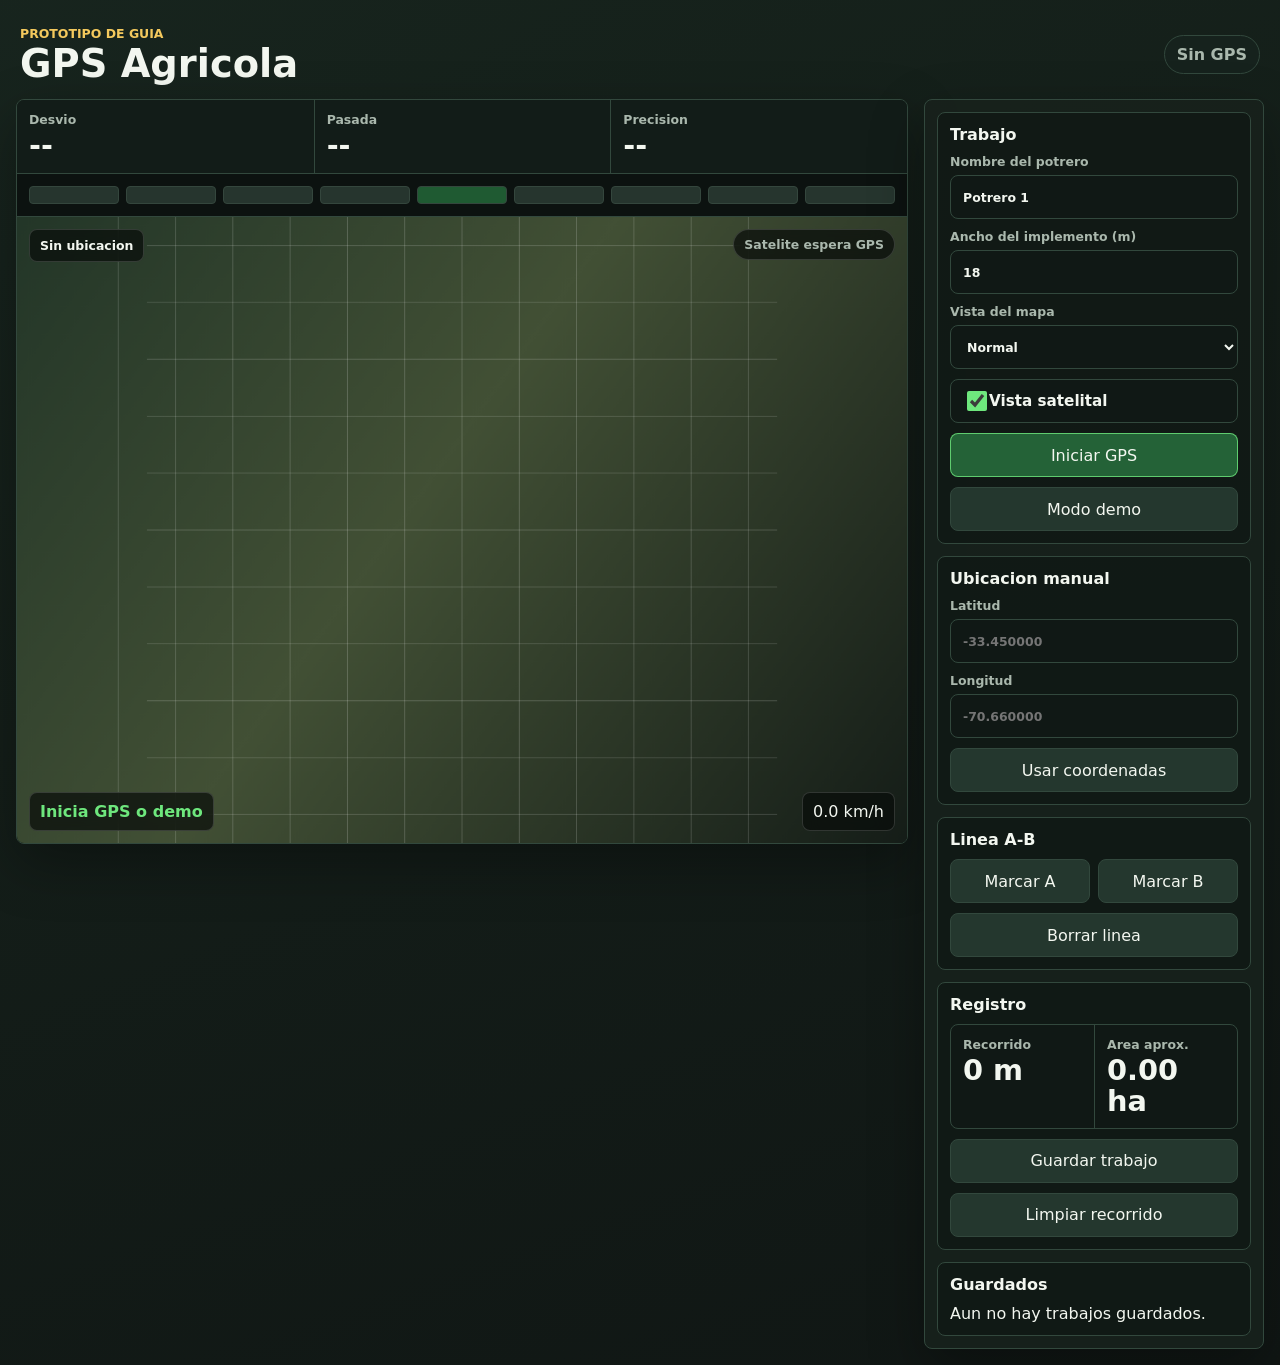
==== index.html @ fac20d1c "Add files via upload" ====
<!doctype html>
<html lang="es">
  <head>
    <meta charset="utf-8" />
    <meta name="viewport" content="width=device-width, initial-scale=1, viewport-fit=cover" />
    <meta name="theme-color" content="#17241d" />
    <title>Guia GPS Agricola</title>
    <link rel="manifest" href="manifest.webmanifest" />
    <link rel="stylesheet" href="styles.css?v=7" />
  </head>
  <body>
    <div class="app-shell">
      <header class="topbar">
        <div>
          <p class="eyebrow">Prototipo de guia</p>
          <h1>GPS Agricola</h1>
        </div>
        <div class="status-pill" id="gpsStatus">Sin GPS</div>
      </header>

      <main class="layout">
        <section class="guidance-panel" aria-label="Pantalla de guia">
          <div class="metric-strip">
            <div>
              <span>Desvio</span>
              <strong id="offsetValue">--</strong>
            </div>
            <div>
              <span>Pasada</span>
              <strong id="swathValue">--</strong>
            </div>
            <div>
              <span>Precision</span>
              <strong id="accuracyValue">--</strong>
            </div>
          </div>

          <div class="lightbar" id="lightbar" aria-label="Barra de direccion">
            <span></span><span></span><span></span><span></span><span class="center"></span><span></span><span></span><span></span><span></span>
          </div>

          <div class="canvas-wrap">
            <canvas id="fieldCanvas" width="1200" height="850"></canvas>
            <div class="map-badge" id="mapStatus">Satelite listo</div>
            <div class="canvas-hud">
              <strong id="steerHint">Marca punto A y B</strong>
              <span id="speedValue">0.0 km/h</span>
            </div>
            <div class="location-readout" id="locationReadout">Sin ubicacion</div>
          </div>
        </section>

        <aside class="controls">
          <section class="control-group">
            <h2>Trabajo</h2>
            <label>
              Nombre del potrero
              <input id="fieldName" type="text" value="Potrero 1" autocomplete="off" />
            </label>
            <label>
              Ancho del implemento (m)
              <input id="implementWidth" type="number" min="1" max="60" step="0.5" value="18" />
            </label>
            <label>
              Vista del mapa
              <select id="viewDistance">
                <option value="120">Cerca</option>
                <option value="220" selected>Normal</option>
                <option value="360">Amplia</option>
              </select>
            </label>
            <label class="toggle-row">
              <input id="satelliteToggle" type="checkbox" checked />
              <span>Vista satelital</span>
            </label>
            <button class="primary" id="startGpsBtn" type="button">Iniciar GPS</button>
            <button id="demoBtn" type="button">Modo demo</button>
          </section>

          <section class="control-group">
            <h2>Ubicacion manual</h2>
            <label>
              Latitud
              <input id="manualLat" type="number" step="0.000001" placeholder="-33.450000" />
            </label>
            <label>
              Longitud
              <input id="manualLon" type="number" step="0.000001" placeholder="-70.660000" />
            </label>
            <button id="manualLocationBtn" type="button">Usar coordenadas</button>
          </section>

          <section class="control-group">
            <h2>Linea A-B</h2>
            <div class="button-grid">
              <button id="markABtn" type="button">Marcar A</button>
              <button id="markBBtn" type="button">Marcar B</button>
            </div>
            <button id="resetLineBtn" type="button">Borrar linea</button>
          </section>

          <section class="control-group">
            <h2>Registro</h2>
            <div class="stats-grid">
              <div><span>Recorrido</span><strong id="distanceValue">0 m</strong></div>
              <div><span>Area aprox.</span><strong id="areaValue">0.00 ha</strong></div>
            </div>
            <button id="saveJobBtn" type="button">Guardar trabajo</button>
            <button id="clearTrackBtn" type="button">Limpiar recorrido</button>
          </section>

          <section class="control-group history-group">
            <h2>Guardados</h2>
            <div id="historyList" class="history-list"></div>
          </section>
        </aside>
      </main>
    </div>

    <script src="app.js?v=7" defer></script>
  </body>
</html>
---- styles.css ----
:root {
  color-scheme: dark;
  --bg: #101614;
  --panel: #17211c;
  --panel-2: #203029;
  --line: #32483d;
  --text: #f3f7f0;
  --muted: #aab8ad;
  --green: #6ee77d;
  --amber: #f4c95d;
  --red: #ff6b5e;
  --blue: #71b8ff;
  --soil: #584532;
  --shadow: 0 20px 55px rgba(0, 0, 0, 0.32);
  font-family: Inter, ui-sans-serif, system-ui, -apple-system, BlinkMacSystemFont, "Segoe UI", sans-serif;
}

* {
  box-sizing: border-box;
}

html,
body {
  min-height: 100%;
}

body {
  margin: 0;
  background:
    linear-gradient(160deg, rgba(23, 36, 29, 0.96), rgba(16, 22, 20, 0.98)),
    radial-gradient(circle at top left, rgba(113, 184, 255, 0.12), transparent 34%),
    var(--bg);
  color: var(--text);
}

button,
input,
select {
  font: inherit;
}

button {
  min-height: 44px;
  border: 1px solid var(--line);
  border-radius: 8px;
  background: #24372e;
  color: var(--text);
  cursor: pointer;
  transition: transform 0.15s ease, border-color 0.15s ease, background 0.15s ease;
}

button:active {
  transform: translateY(1px);
}

button:hover {
  border-color: #6c8a78;
  background: #2c4338;
}

button.primary {
  border-color: rgba(110, 231, 125, 0.8);
  background: #246237;
}

input,
select {
  width: 100%;
  min-height: 44px;
  border: 1px solid var(--line);
  border-radius: 8px;
  background: #101815;
  color: var(--text);
  padding: 0 12px;
}

input[type="checkbox"] {
  width: 20px;
  min-height: 20px;
  accent-color: var(--green);
}

.app-shell {
  width: min(1440px, 100%);
  margin: 0 auto;
  padding: 16px;
}

.topbar {
  display: flex;
  align-items: center;
  justify-content: space-between;
  gap: 16px;
  padding: 10px 4px 16px;
}

.eyebrow {
  margin: 0 0 4px;
  color: var(--amber);
  font-size: 0.78rem;
  font-weight: 800;
  text-transform: uppercase;
  letter-spacing: 0;
}

h1,
h2,
p {
  margin: 0;
}

h1 {
  font-size: clamp(1.55rem, 3vw, 2.4rem);
  line-height: 1;
}

h2 {
  font-size: 1rem;
}

.status-pill {
  flex: 0 0 auto;
  border: 1px solid var(--line);
  border-radius: 999px;
  background: #16221d;
  color: var(--muted);
  padding: 9px 12px;
  font-weight: 800;
  white-space: nowrap;
}

.status-pill.live {
  border-color: rgba(110, 231, 125, 0.7);
  color: var(--green);
}

.status-pill.demo {
  border-color: rgba(244, 201, 93, 0.75);
  color: var(--amber);
}

.layout {
  display: grid;
  grid-template-columns: minmax(0, 1fr) 340px;
  gap: 16px;
  align-items: start;
}

.guidance-panel,
.controls {
  border: 1px solid var(--line);
  border-radius: 8px;
  background: rgba(23, 33, 28, 0.92);
  box-shadow: var(--shadow);
}

.guidance-panel {
  overflow: hidden;
}

.metric-strip {
  display: grid;
  grid-template-columns: repeat(3, 1fr);
  border-bottom: 1px solid var(--line);
  background: #121c18;
}

.metric-strip div,
.stats-grid div {
  padding: 12px;
  min-width: 0;
}

.metric-strip div + div,
.stats-grid div + div {
  border-left: 1px solid var(--line);
}

.metric-strip span,
.stats-grid span,
label {
  display: block;
  color: var(--muted);
  font-size: 0.78rem;
  font-weight: 700;
}

.metric-strip strong,
.stats-grid strong {
  display: block;
  margin-top: 3px;
  font-size: clamp(1.1rem, 2.5vw, 1.8rem);
  line-height: 1.05;
  overflow-wrap: anywhere;
}

.lightbar {
  display: grid;
  grid-template-columns: repeat(9, 1fr);
  gap: 7px;
  padding: 12px;
  background: #0c1210;
  border-bottom: 1px solid var(--line);
}

.lightbar span {
  height: 18px;
  border-radius: 4px;
  background: #26352e;
  border: 1px solid #34463d;
}

.lightbar span.active {
  background: var(--amber);
  border-color: #ffe08a;
}

.lightbar span.center {
  background: #1f5a32;
}

.lightbar span.center.active {
  background: var(--green);
  border-color: #c5ffd0;
}

.canvas-wrap {
  position: relative;
  min-height: 420px;
  aspect-ratio: 1.42 / 1;
  background: linear-gradient(180deg, #233628, #151d18);
}

canvas {
  display: block;
  width: 100%;
  height: 100%;
}

.canvas-hud {
  position: absolute;
  left: 12px;
  right: 12px;
  bottom: 12px;
  display: flex;
  justify-content: space-between;
  align-items: center;
  gap: 10px;
  pointer-events: none;
}

.location-readout {
  position: absolute;
  left: 12px;
  top: 12px;
  max-width: min(420px, calc(100% - 160px));
  border: 1px solid rgba(255, 255, 255, 0.15);
  border-radius: 8px;
  background: rgba(9, 13, 11, 0.72);
  color: var(--text);
  padding: 8px 10px;
  font-size: 0.78rem;
  font-weight: 800;
  backdrop-filter: blur(10px);
  pointer-events: none;
}

.map-badge {
  position: absolute;
  top: 12px;
  right: 12px;
  border: 1px solid rgba(255, 255, 255, 0.15);
  border-radius: 999px;
  background: rgba(9, 13, 11, 0.72);
  color: var(--muted);
  padding: 7px 10px;
  font-size: 0.78rem;
  font-weight: 800;
  backdrop-filter: blur(10px);
  pointer-events: none;
}

.canvas-hud strong,
.canvas-hud span {
  border: 1px solid rgba(255, 255, 255, 0.15);
  border-radius: 8px;
  background: rgba(9, 13, 11, 0.72);
  padding: 9px 10px;
  backdrop-filter: blur(10px);
}

.canvas-hud strong {
  color: var(--green);
  overflow-wrap: anywhere;
}

.controls {
  display: grid;
  gap: 12px;
  padding: 12px;
}

.control-group {
  display: grid;
  gap: 10px;
  padding: 12px;
  border: 1px solid var(--line);
  border-radius: 8px;
  background: rgba(11, 17, 14, 0.45);
}

label {
  display: grid;
  gap: 6px;
}

.toggle-row {
  min-height: 44px;
  grid-template-columns: 20px 1fr;
  align-items: center;
  border: 1px solid var(--line);
  border-radius: 8px;
  background: #101815;
  padding: 0 12px;
}

.toggle-row span {
  color: var(--text);
  font-size: 0.95rem;
}

.button-grid,
.stats-grid {
  display: grid;
  grid-template-columns: repeat(2, minmax(0, 1fr));
  gap: 8px;
}

.stats-grid {
  gap: 0;
  overflow: hidden;
  border: 1px solid var(--line);
  border-radius: 8px;
  background: #101815;
}

.history-list {
  display: grid;
  gap: 8px;
  max-height: 180px;
  overflow: auto;
}

.history-item {
  padding: 10px;
  border: 1px solid var(--line);
  border-radius: 8px;
  background: #111a16;
}

.history-item strong {
  display: block;
  margin-bottom: 4px;
}

.history-item span {
  color: var(--muted);
  font-size: 0.8rem;
}

@media (max-width: 980px) {
  .layout {
    grid-template-columns: 1fr;
  }

  .controls {
    grid-template-columns: repeat(2, minmax(0, 1fr));
  }

  .history-group {
    grid-column: 1 / -1;
  }
}

@media (max-width: 640px) {
  .app-shell {
    padding: 10px;
  }

  .topbar {
    align-items: flex-start;
  }

  .layout,
  .controls {
    gap: 10px;
  }

  .controls {
    grid-template-columns: 1fr;
  }

  .metric-strip {
    grid-template-columns: 1fr 1fr;
  }

  .metric-strip div:first-child {
    grid-column: 1 / -1;
  }

  .metric-strip div:nth-child(2) {
    border-left: 0;
  }

  .canvas-wrap {
    min-height: 360px;
    aspect-ratio: 0.8 / 1;
  }

  .canvas-hud {
    align-items: stretch;
    flex-direction: column;
  }
}
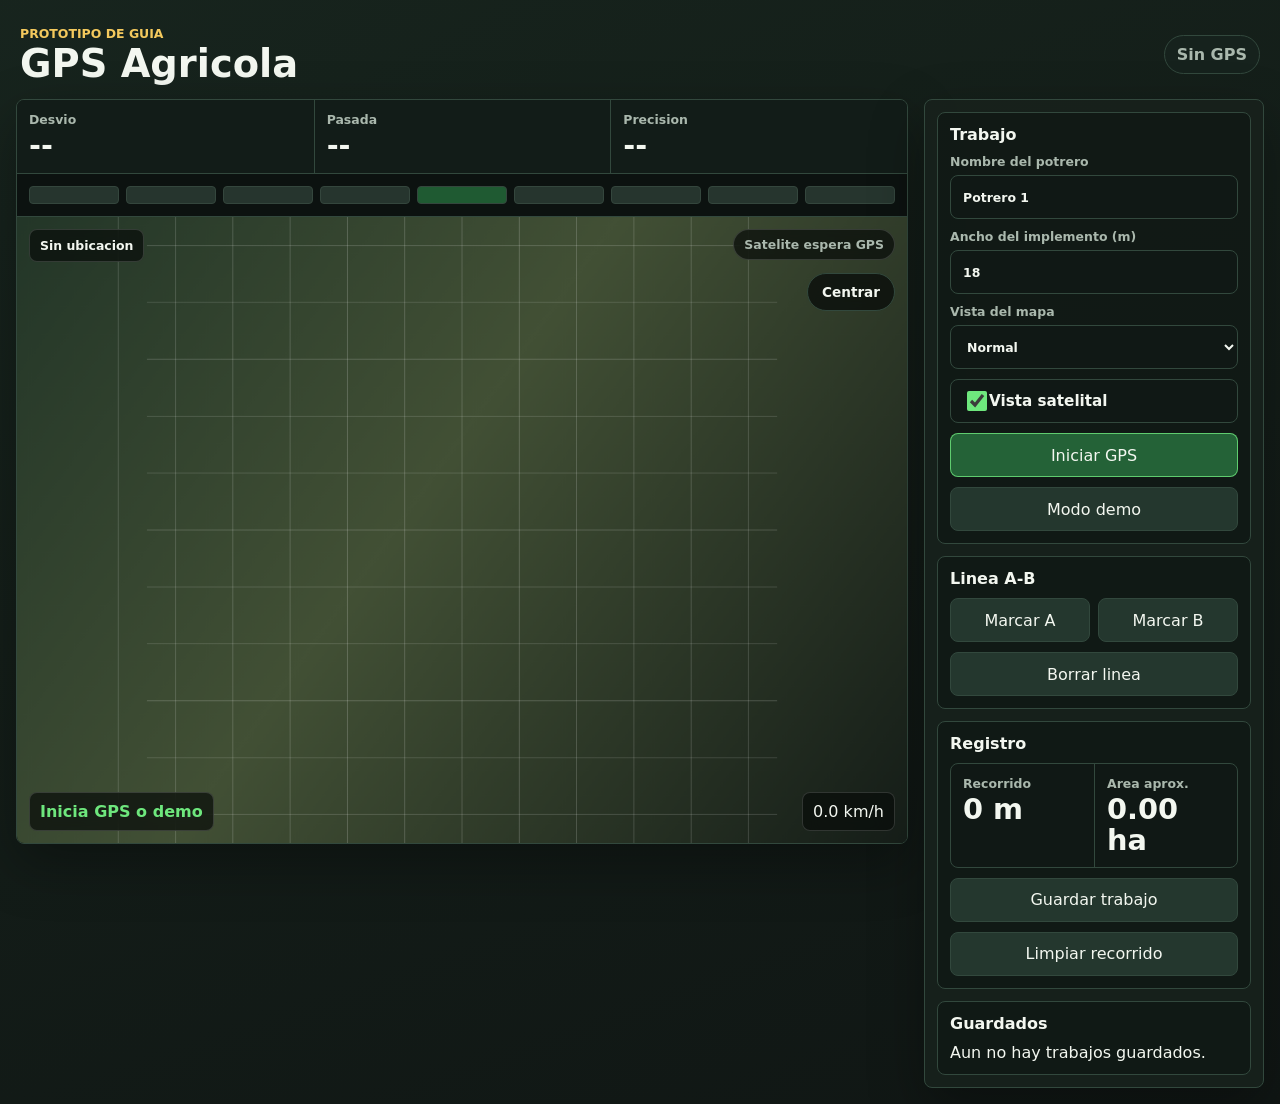
==== commit b27eeace: "Add files via upload" ====
--- a/index.html
+++ b/index.html
@@ -1,4 +1,4 @@
-<!doctype html>
+﻿<!doctype html>
 <html lang="es">
   <head>
     <meta charset="utf-8" />
@@ -6,7 +6,7 @@
     <meta name="theme-color" content="#17241d" />
     <title>Guia GPS Agricola</title>
     <link rel="manifest" href="manifest.webmanifest" />
-    <link rel="stylesheet" href="styles.css?v=7" />
+    <link rel="stylesheet" href="styles.css?v=10" />
   </head>
   <body>
     <div class="app-shell">
@@ -47,6 +47,7 @@
               <span id="speedValue">0.0 km/h</span>
             </div>
             <div class="location-readout" id="locationReadout">Sin ubicacion</div>
+            <button class="recenter-btn" id="recenterBtn" type="button">Centrar</button>
           </div>
         </section>
 
@@ -78,19 +79,6 @@
           </section>
 
           <section class="control-group">
-            <h2>Ubicacion manual</h2>
-            <label>
-              Latitud
-              <input id="manualLat" type="number" step="0.000001" placeholder="-33.450000" />
-            </label>
-            <label>
-              Longitud
-              <input id="manualLon" type="number" step="0.000001" placeholder="-70.660000" />
-            </label>
-            <button id="manualLocationBtn" type="button">Usar coordenadas</button>
-          </section>
-
-          <section class="control-group">
             <h2>Linea A-B</h2>
             <div class="button-grid">
               <button id="markABtn" type="button">Marcar A</button>
@@ -117,6 +105,7 @@
       </main>
     </div>
 
-    <script src="app.js?v=7" defer></script>
+    <script src="app.js?v=10" defer></script>
   </body>
 </html>
+
--- a/styles.css
+++ b/styles.css
@@ -1,4 +1,4 @@
-:root {
+﻿:root {
   color-scheme: dark;
   --bg: #101614;
   --panel: #17211c;
@@ -280,6 +280,19 @@
   pointer-events: none;
 }
 
+.recenter-btn {
+  position: absolute;
+  right: 12px;
+  top: 56px;
+  min-height: 38px;
+  border-radius: 999px;
+  background: rgba(9, 13, 11, 0.78);
+  padding: 0 14px;
+  font-size: 0.85rem;
+  font-weight: 900;
+  backdrop-filter: blur(10px);
+}
+
 .canvas-hud strong,
 .canvas-hud span {
   border: 1px solid rgba(255, 255, 255, 0.15);
@@ -367,7 +380,7 @@
   color: var(--muted);
   font-size: 0.8rem;
 }
-
+`n
 @media (max-width: 980px) {
   .layout {
     grid-template-columns: 1fr;
@@ -422,3 +435,4 @@
     flex-direction: column;
   }
 }
+
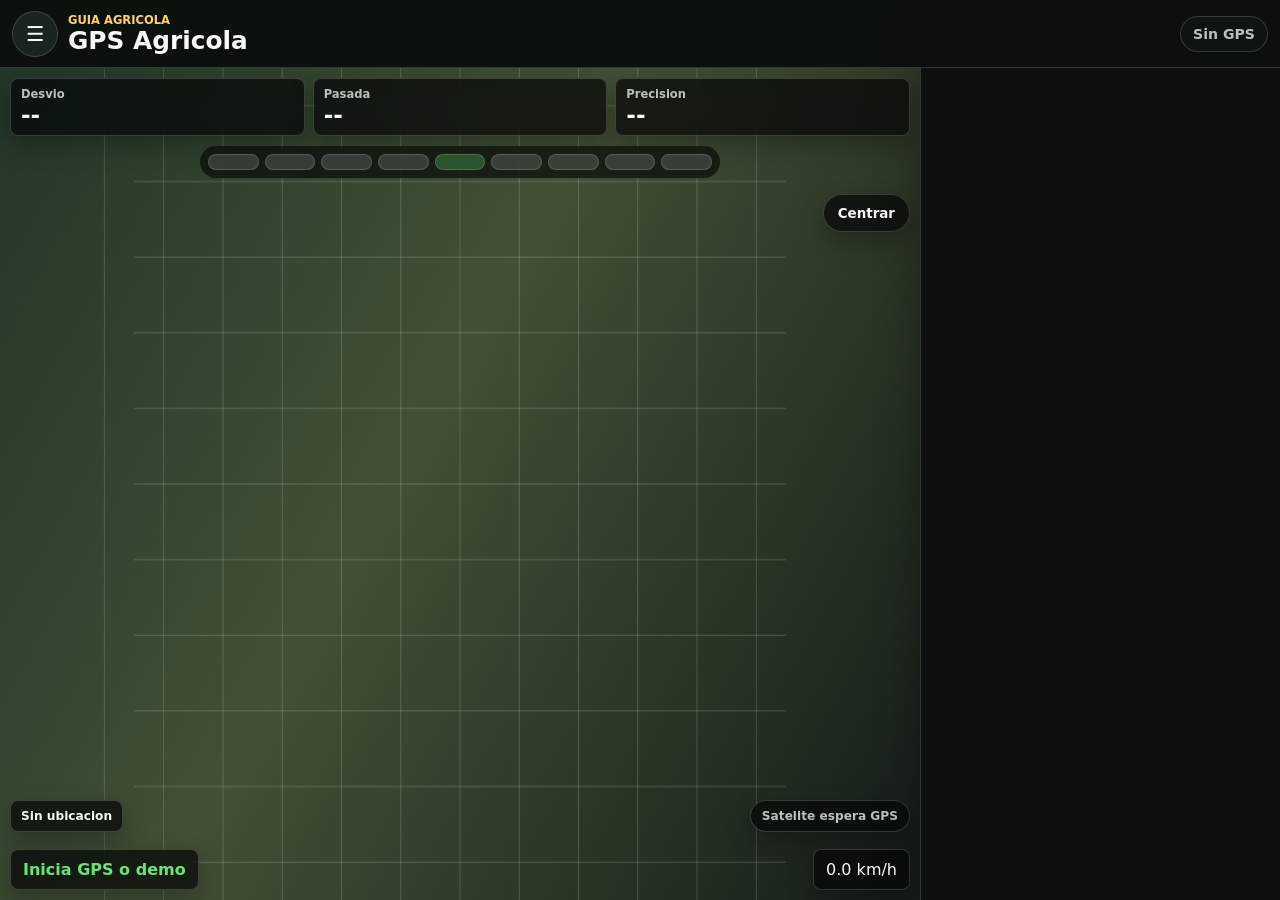
==== commit 7a670328: "Add files via upload" ====
--- a/index.html
+++ b/index.html
@@ -3,67 +3,76 @@
   <head>
     <meta charset="utf-8" />
     <meta name="viewport" content="width=device-width, initial-scale=1, viewport-fit=cover" />
-    <meta name="theme-color" content="#17241d" />
+    <meta name="theme-color" content="#101411" />
     <title>Guia GPS Agricola</title>
     <link rel="manifest" href="manifest.webmanifest" />
-    <link rel="stylesheet" href="styles.css?v=10" />
+    <link rel="stylesheet" href="styles.css?v=14" />
   </head>
   <body>
     <div class="app-shell">
       <header class="topbar">
+        <button class="icon-button" type="button" aria-label="Menu">☰</button>
         <div>
-          <p class="eyebrow">Prototipo de guia</p>
+          <p class="eyebrow">Guia agricola</p>
           <h1>GPS Agricola</h1>
         </div>
         <div class="status-pill" id="gpsStatus">Sin GPS</div>
       </header>
 
-      <main class="layout">
+      <main class="navigator">
         <section class="guidance-panel" aria-label="Pantalla de guia">
-          <div class="metric-strip">
-            <div>
-              <span>Desvio</span>
-              <strong id="offsetValue">--</strong>
-            </div>
-            <div>
-              <span>Pasada</span>
-              <strong id="swathValue">--</strong>
-            </div>
-            <div>
-              <span>Precision</span>
-              <strong id="accuracyValue">--</strong>
-            </div>
-          </div>
-
-          <div class="lightbar" id="lightbar" aria-label="Barra de direccion">
-            <span></span><span></span><span></span><span></span><span class="center"></span><span></span><span></span><span></span><span></span>
-          </div>
-
           <div class="canvas-wrap">
             <canvas id="fieldCanvas" width="1200" height="850"></canvas>
+
             <div class="map-badge" id="mapStatus">Satelite listo</div>
+            <button class="recenter-btn" id="recenterBtn" type="button">Centrar</button>
+            <div class="location-readout" id="locationReadout">Sin ubicacion</div>
+
+            <div class="floating-metrics">
+              <div>
+                <span>Desvio</span>
+                <strong id="offsetValue">--</strong>
+              </div>
+              <div>
+                <span>Pasada</span>
+                <strong id="swathValue">--</strong>
+              </div>
+              <div>
+                <span>Precision</span>
+                <strong id="accuracyValue">--</strong>
+              </div>
+            </div>
+
+            <div class="lightbar" id="lightbar" aria-label="Barra de direccion">
+              <span></span><span></span><span></span><span></span><span class="center"></span><span></span><span></span><span></span><span></span>
+            </div>
+
             <div class="canvas-hud">
               <strong id="steerHint">Marca punto A y B</strong>
               <span id="speedValue">0.0 km/h</span>
             </div>
-            <div class="location-readout" id="locationReadout">Sin ubicacion</div>
-            <button class="recenter-btn" id="recenterBtn" type="button">Centrar</button>
           </div>
         </section>
 
         <aside class="controls">
-          <section class="control-group">
-            <h2>Trabajo</h2>
+          <section class="control-group primary-actions">
+            <button class="primary" id="startGpsBtn" type="button">Iniciar GPS</button>
+            <button id="demoBtn" type="button">Demo</button>
+            <button id="markABtn" type="button">A</button>
+            <button id="markBBtn" type="button">B</button>
+          </section>
+
+          <section class="control-group compact-settings">
             <label>
-              Nombre del potrero
+              Potrero
               <input id="fieldName" type="text" value="Potrero 1" autocomplete="off" />
             </label>
             <label>
-              Ancho del implemento (m)
+              Ancho (m)
               <input id="implementWidth" type="number" min="1" max="60" step="0.5" value="18" />
             </label>
             <label>
-              Vista del mapa
+              Vista
               <select id="viewDistance">
                 <option value="120">Cerca</option>
                 <option value="220" selected>Normal</option>
@@ -72,40 +81,29 @@
             </label>
             <label class="toggle-row">
               <input id="satelliteToggle" type="checkbox" checked />
-              <span>Vista satelital</span>
+              <span>Satelite</span>
             </label>
-            <button class="primary" id="startGpsBtn" type="button">Iniciar GPS</button>
-            <button id="demoBtn" type="button">Modo demo</button>
           </section>
 
-          <section class="control-group">
-            <h2>Linea A-B</h2>
-            <div class="button-grid">
-              <button id="markABtn" type="button">Marcar A</button>
-              <button id="markBBtn" type="button">Marcar B</button>
-            </div>
+          <section class="control-group secondary-actions">
             <button id="resetLineBtn" type="button">Borrar linea</button>
+            <button id="saveJobBtn" type="button">Guardar</button>
+            <button id="clearTrackBtn" type="button">Limpiar</button>
           </section>
 
-          <section class="control-group">
-            <h2>Registro</h2>
+          <section class="control-group stats-drawer">
             <div class="stats-grid">
               <div><span>Recorrido</span><strong id="distanceValue">0 m</strong></div>
               <div><span>Area aprox.</span><strong id="areaValue">0.00 ha</strong></div>
             </div>
-            <button id="saveJobBtn" type="button">Guardar trabajo</button>
-            <button id="clearTrackBtn" type="button">Limpiar recorrido</button>
-          </section>
-
-          <section class="control-group history-group">
-            <h2>Guardados</h2>
             <div id="historyList" class="history-list"></div>
           </section>
         </aside>
       </main>
     </div>
 
-    <script src="app.js?v=10" defer></script>
+    <script src="app.js?v=14" defer></script>
   </body>
-</html>
+</html>
 
+
--- a/styles.css
+++ b/styles.css
@@ -1,17 +1,17 @@
 ﻿:root {
   color-scheme: dark;
-  --bg: #101614;
-  --panel: #17211c;
-  --panel-2: #203029;
-  --line: #32483d;
-  --text: #f3f7f0;
-  --muted: #aab8ad;
-  --green: #6ee77d;
-  --amber: #f4c95d;
+  --bg: #111511;
+  --panel: rgba(15, 20, 16, 0.88);
+  --panel-solid: #151d17;
+  --line: rgba(220, 235, 219, 0.18);
+  --text: #f8faf5;
+  --muted: #b8c4ba;
+  --green: #67e37a;
+  --green-deep: #1f6f38;
+  --amber: #ffd35a;
   --red: #ff6b5e;
-  --blue: #71b8ff;
-  --soil: #584532;
-  --shadow: 0 20px 55px rgba(0, 0, 0, 0.32);
+  --blue: #72b7ff;
+  --shadow: 0 18px 48px rgba(0, 0, 0, 0.36);
   font-family: Inter, ui-sans-serif, system-ui, -apple-system, BlinkMacSystemFont, "Segoe UI", sans-serif;
 }
 
@@ -26,10 +26,8 @@
 
 body {
   margin: 0;
-  background:
-    linear-gradient(160deg, rgba(23, 36, 29, 0.96), rgba(16, 22, 20, 0.98)),
-    radial-gradient(circle at top left, rgba(113, 184, 255, 0.12), transparent 34%),
-    var(--bg);
+  overflow-x: hidden;
+  background: #0c100d;
   color: var(--text);
 }
 
@@ -40,38 +38,34 @@
 }
 
 button {
-  min-height: 44px;
+  min-height: 46px;
   border: 1px solid var(--line);
   border-radius: 8px;
-  background: #24372e;
+  background: rgba(26, 38, 31, 0.94);
   color: var(--text);
   cursor: pointer;
-  transition: transform 0.15s ease, border-color 0.15s ease, background 0.15s ease;
+  font-weight: 850;
 }
 
 button:active {
   transform: translateY(1px);
 }
 
-button:hover {
-  border-color: #6c8a78;
-  background: #2c4338;
-}
-
 button.primary {
-  border-color: rgba(110, 231, 125, 0.8);
-  background: #246237;
+  border-color: rgba(103, 227, 122, 0.8);
+  background: linear-gradient(180deg, #2c8d45, #206d36);
 }
 
 input,
 select {
   width: 100%;
-  min-height: 44px;
+  min-height: 42px;
   border: 1px solid var(--line);
   border-radius: 8px;
-  background: #101815;
+  background: rgba(7, 11, 8, 0.86);
   color: var(--text);
-  padding: 0 12px;
+  padding: 0 11px;
+  font-weight: 800;
 }
 
 input[type="checkbox"] {
@@ -81,225 +75,242 @@
 }
 
 .app-shell {
-  width: min(1440px, 100%);
-  margin: 0 auto;
-  padding: 16px;
+  min-height: 100svh;
+  display: grid;
+  grid-template-rows: auto 1fr;
+  background: #0b100c;
 }
 
 .topbar {
-  display: flex;
+  position: sticky;
+  top: 0;
+  z-index: 20;
+  display: grid;
+  grid-template-columns: 46px 1fr auto;
   align-items: center;
-  justify-content: space-between;
-  gap: 16px;
-  padding: 10px 4px 16px;
-}
-
-.eyebrow {
-  margin: 0 0 4px;
-  color: var(--amber);
-  font-size: 0.78rem;
-  font-weight: 800;
-  text-transform: uppercase;
-  letter-spacing: 0;
-}
-
+  gap: 10px;
+  min-height: 68px;
+  padding: max(10px, env(safe-area-inset-top)) 12px 10px;
+  border-bottom: 1px solid var(--line);
+  background: rgba(12, 17, 13, 0.94);
+  backdrop-filter: blur(14px);
+}
+
+.icon-button {
+  width: 46px;
+  min-height: 46px;
+  border-radius: 999px;
+  font-size: 1.28rem;
+}
+
+.eyebrow,
 h1,
 h2,
 p {
   margin: 0;
 }
 
+.eyebrow {
+  color: var(--amber);
+  font-size: 0.72rem;
+  font-weight: 900;
+  letter-spacing: 0;
+  text-transform: uppercase;
+}
+
 h1 {
-  font-size: clamp(1.55rem, 3vw, 2.4rem);
+  margin-top: 2px;
+  font-size: clamp(1.15rem, 3vw, 1.55rem);
   line-height: 1;
 }
 
-h2 {
-  font-size: 1rem;
-}
-
 .status-pill {
-  flex: 0 0 auto;
   border: 1px solid var(--line);
   border-radius: 999px;
-  background: #16221d;
+  background: rgba(15, 23, 18, 0.9);
   color: var(--muted);
   padding: 9px 12px;
-  font-weight: 800;
+  font-size: 0.88rem;
+  font-weight: 900;
   white-space: nowrap;
 }
 
 .status-pill.live {
-  border-color: rgba(110, 231, 125, 0.7);
+  border-color: rgba(103, 227, 122, 0.72);
   color: var(--green);
 }
 
 .status-pill.demo {
-  border-color: rgba(244, 201, 93, 0.75);
+  border-color: rgba(255, 211, 90, 0.72);
   color: var(--amber);
 }
 
-.layout {
-  display: grid;
-  grid-template-columns: minmax(0, 1fr) 340px;
-  gap: 16px;
-  align-items: start;
-}
-
-.guidance-panel,
-.controls {
-  border: 1px solid var(--line);
-  border-radius: 8px;
-  background: rgba(23, 33, 28, 0.92);
-  box-shadow: var(--shadow);
+.navigator {
+  position: relative;
+  min-height: calc(100svh - 68px);
+  display: grid;
+  grid-template-rows: 1fr auto;
 }
 
 .guidance-panel {
+  min-height: 0;
+}
+
+.canvas-wrap {
+  position: relative;
+  height: calc(100svh - 68px - 248px);
+  min-height: 430px;
+  background: linear-gradient(180deg, #233628, #151d18);
   overflow: hidden;
 }
 
-.metric-strip {
-  display: grid;
-  grid-template-columns: repeat(3, 1fr);
-  border-bottom: 1px solid var(--line);
-  background: #121c18;
-}
-
-.metric-strip div,
-.stats-grid div {
-  padding: 12px;
+canvas {
+  display: block;
+  width: 100%;
+  height: 100%;
+  touch-action: none;
+}
+
+.floating-metrics {
+  position: absolute;
+  left: 10px;
+  right: 10px;
+  top: 10px;
+  z-index: 5;
+  display: grid;
+  grid-template-columns: repeat(3, minmax(0, 1fr));
+  gap: 8px;
+  pointer-events: none;
+}
+
+.floating-metrics div,
+.canvas-hud strong,
+.canvas-hud span,
+.location-readout,
+.map-badge,
+.recenter-btn {
+  border: 1px solid rgba(255, 255, 255, 0.18);
+  background: rgba(5, 8, 6, 0.72);
+  box-shadow: 0 10px 24px rgba(0, 0, 0, 0.28);
+  backdrop-filter: blur(12px);
+}
+
+.floating-metrics div {
   min-width: 0;
-}
-
-.metric-strip div + div,
-.stats-grid div + div {
-  border-left: 1px solid var(--line);
-}
-
-.metric-strip span,
+  border-radius: 8px;
+  padding: 8px 10px;
+}
+
+.floating-metrics span,
 .stats-grid span,
 label {
   display: block;
   color: var(--muted);
-  font-size: 0.78rem;
-  font-weight: 700;
-}
-
-.metric-strip strong,
+  font-size: 0.72rem;
+  font-weight: 850;
+}
+
+.floating-metrics strong,
 .stats-grid strong {
   display: block;
-  margin-top: 3px;
-  font-size: clamp(1.1rem, 2.5vw, 1.8rem);
+  margin-top: 2px;
+  font-size: clamp(1rem, 4vw, 1.45rem);
   line-height: 1.05;
   overflow-wrap: anywhere;
 }
 
 .lightbar {
+  position: absolute;
+  left: 50%;
+  top: 78px;
+  z-index: 6;
   display: grid;
   grid-template-columns: repeat(9, 1fr);
-  gap: 7px;
-  padding: 12px;
-  background: #0c1210;
-  border-bottom: 1px solid var(--line);
+  gap: 6px;
+  width: min(520px, calc(100% - 22px));
+  transform: translateX(-50%);
+  padding: 8px;
+  border-radius: 999px;
+  background: rgba(5, 8, 6, 0.66);
+  backdrop-filter: blur(12px);
 }
 
 .lightbar span {
-  height: 18px;
-  border-radius: 4px;
-  background: #26352e;
-  border: 1px solid #34463d;
+  height: 16px;
+  border: 1px solid rgba(255, 255, 255, 0.16);
+  border-radius: 999px;
+  background: rgba(255, 255, 255, 0.15);
 }
 
 .lightbar span.active {
   background: var(--amber);
-  border-color: #ffe08a;
+  border-color: #ffe494;
 }
 
 .lightbar span.center {
-  background: #1f5a32;
+  background: rgba(103, 227, 122, 0.28);
 }
 
 .lightbar span.center.active {
   background: var(--green);
-  border-color: #c5ffd0;
-}
-
-.canvas-wrap {
-  position: relative;
-  min-height: 420px;
-  aspect-ratio: 1.42 / 1;
-  background: linear-gradient(180deg, #233628, #151d18);
-}
-
-canvas {
-  display: block;
-  width: 100%;
-  height: 100%;
+  border-color: #caffd1;
+}
+
+.location-readout {
+  position: absolute;
+  left: 10px;
+  bottom: 68px;
+  z-index: 5;
+  max-width: min(460px, calc(100% - 20px));
+  border-radius: 8px;
+  color: var(--text);
+  padding: 8px 10px;
+  font-size: 0.76rem;
+  font-weight: 850;
+  pointer-events: none;
+}
+
+.map-badge {
+  position: absolute;
+  right: 10px;
+  bottom: 68px;
+  z-index: 5;
+  border-radius: 999px;
+  color: var(--muted);
+  padding: 8px 11px;
+  font-size: 0.76rem;
+  font-weight: 900;
+  pointer-events: none;
+}
+
+.recenter-btn {
+  position: absolute;
+  right: 10px;
+  top: 126px;
+  z-index: 7;
+  min-height: 38px;
+  border-radius: 999px;
+  padding: 0 14px;
+  font-size: 0.84rem;
 }
 
 .canvas-hud {
   position: absolute;
-  left: 12px;
-  right: 12px;
-  bottom: 12px;
+  left: 10px;
+  right: 10px;
+  bottom: 10px;
+  z-index: 6;
   display: flex;
   justify-content: space-between;
   align-items: center;
-  gap: 10px;
+  gap: 8px;
   pointer-events: none;
-}
-
-.location-readout {
-  position: absolute;
-  left: 12px;
-  top: 12px;
-  max-width: min(420px, calc(100% - 160px));
-  border: 1px solid rgba(255, 255, 255, 0.15);
-  border-radius: 8px;
-  background: rgba(9, 13, 11, 0.72);
-  color: var(--text);
-  padding: 8px 10px;
-  font-size: 0.78rem;
-  font-weight: 800;
-  backdrop-filter: blur(10px);
-  pointer-events: none;
-}
-
-.map-badge {
-  position: absolute;
-  top: 12px;
-  right: 12px;
-  border: 1px solid rgba(255, 255, 255, 0.15);
-  border-radius: 999px;
-  background: rgba(9, 13, 11, 0.72);
-  color: var(--muted);
-  padding: 7px 10px;
-  font-size: 0.78rem;
-  font-weight: 800;
-  backdrop-filter: blur(10px);
-  pointer-events: none;
-}
-
-.recenter-btn {
-  position: absolute;
-  right: 12px;
-  top: 56px;
-  min-height: 38px;
-  border-radius: 999px;
-  background: rgba(9, 13, 11, 0.78);
-  padding: 0 14px;
-  font-size: 0.85rem;
-  font-weight: 900;
-  backdrop-filter: blur(10px);
 }
 
 .canvas-hud strong,
 .canvas-hud span {
-  border: 1px solid rgba(255, 255, 255, 0.15);
-  border-radius: 8px;
-  background: rgba(9, 13, 11, 0.72);
-  padding: 9px 10px;
-  backdrop-filter: blur(10px);
+  border-radius: 8px;
+  padding: 10px 12px;
 }
 
 .canvas-hud strong {
@@ -308,131 +319,236 @@
 }
 
 .controls {
-  display: grid;
-  gap: 12px;
-  padding: 12px;
+  z-index: 10;
+  display: grid;
+  grid-template-columns: 1fr;
+  gap: 8px;
+  padding: 10px 10px max(10px, env(safe-area-inset-bottom));
+  border-top: 1px solid var(--line);
+  background: rgba(12, 17, 13, 0.96);
+  box-shadow: 0 -18px 42px rgba(0, 0, 0, 0.32);
 }
 
 .control-group {
   display: grid;
-  gap: 10px;
-  padding: 12px;
-  border: 1px solid var(--line);
-  border-radius: 8px;
-  background: rgba(11, 17, 14, 0.45);
+  gap: 8px;
+}
+
+.primary-actions {
+  grid-template-columns: 1.4fr 0.8fr 0.58fr 0.58fr;
+}
+
+.primary-actions button {
+  min-height: 54px;
+  font-size: 1rem;
+}
+
+.primary-actions #markABtn,
+.primary-actions #markBBtn {
+  font-size: 1.2rem;
+  background: rgba(33, 55, 43, 0.94);
+}
+
+.compact-settings {
+  grid-template-columns: 1.2fr 0.72fr 0.72fr 0.66fr;
+  align-items: end;
 }
 
 label {
   display: grid;
-  gap: 6px;
+  gap: 5px;
 }
 
 .toggle-row {
-  min-height: 44px;
+  min-height: 42px;
   grid-template-columns: 20px 1fr;
   align-items: center;
   border: 1px solid var(--line);
   border-radius: 8px;
-  background: #101815;
-  padding: 0 12px;
+  background: rgba(7, 11, 8, 0.86);
+  padding: 0 10px;
 }
 
 .toggle-row span {
   color: var(--text);
-  font-size: 0.95rem;
-}
-
-.button-grid,
+  font-size: 0.9rem;
+  font-weight: 850;
+}
+
+.secondary-actions {
+  grid-template-columns: repeat(3, minmax(0, 1fr));
+}
+
+.secondary-actions button {
+  min-height: 42px;
+}
+
+.stats-drawer {
+  grid-template-columns: minmax(0, 1fr) minmax(0, 1.3fr);
+  align-items: start;
+}
+
 .stats-grid {
   display: grid;
   grid-template-columns: repeat(2, minmax(0, 1fr));
-  gap: 8px;
-}
-
-.stats-grid {
-  gap: 0;
   overflow: hidden;
   border: 1px solid var(--line);
   border-radius: 8px;
-  background: #101815;
+  background: rgba(7, 11, 8, 0.72);
+}
+
+.stats-grid div {
+  min-width: 0;
+  padding: 9px 10px;
+}
+
+.stats-grid div + div {
+  border-left: 1px solid var(--line);
 }
 
 .history-list {
   display: grid;
-  gap: 8px;
-  max-height: 180px;
+  gap: 6px;
+  max-height: 74px;
   overflow: auto;
 }
 
 .history-item {
-  padding: 10px;
+  padding: 8px 9px;
   border: 1px solid var(--line);
   border-radius: 8px;
-  background: #111a16;
+  background: rgba(7, 11, 8, 0.72);
 }
 
 .history-item strong {
   display: block;
-  margin-bottom: 4px;
-}
-
-.history-item span {
+  margin-bottom: 2px;
+}
+
+.history-item span,
+.empty {
   color: var(--muted);
-  font-size: 0.8rem;
-}
-`n
-@media (max-width: 980px) {
-  .layout {
-    grid-template-columns: 1fr;
+  font-size: 0.78rem;
+}
+
+@media (min-width: 900px) {
+  .navigator {
+    grid-template-columns: minmax(0, 1fr) 360px;
+    grid-template-rows: 1fr;
+  }
+
+  .canvas-wrap {
+    height: calc(100svh - 68px);
+    min-height: 620px;
   }
 
   .controls {
-    grid-template-columns: repeat(2, minmax(0, 1fr));
-  }
-
-  .history-group {
+    align-content: start;
+    border-top: 0;
+    border-left: 1px solid var(--line);
+    overflow: auto;
+  }
+
+  .primary-actions,
+  .compact-settings,
+  .secondary-actions,
+  .stats-drawer {
+    display: none;
+  }
+
+  .primary-actions {
+    grid-template-columns: 1fr 1fr;
+  }
+
+  .primary-actions .primary {
     grid-column: 1 / -1;
   }
 }
 
 @media (max-width: 640px) {
-  .app-shell {
-    padding: 10px;
-  }
-
   .topbar {
-    align-items: flex-start;
-  }
-
-  .layout,
-  .controls {
-    gap: 10px;
-  }
-
-  .controls {
-    grid-template-columns: 1fr;
-  }
-
-  .metric-strip {
-    grid-template-columns: 1fr 1fr;
-  }
-
-  .metric-strip div:first-child {
-    grid-column: 1 / -1;
-  }
-
-  .metric-strip div:nth-child(2) {
-    border-left: 0;
+    grid-template-columns: 42px 1fr auto;
+    min-height: 62px;
+    padding-left: 8px;
+    padding-right: 8px;
+  }
+
+  .icon-button {
+    width: 42px;
+    min-height: 42px;
+  }
+
+  .status-pill {
+    padding: 8px 9px;
+    font-size: 0.78rem;
+  }
+
+  .navigator {
+    min-height: calc(100svh - 62px);
   }
 
   .canvas-wrap {
-    min-height: 360px;
-    aspect-ratio: 0.8 / 1;
+    height: calc(100svh - 62px - 164px);
+    min-height: 520px;
+  }
+
+  .floating-metrics {
+    gap: 6px;
+  }
+
+  .floating-metrics div {
+    padding: 7px 8px;
+  }
+
+  .lightbar {
+    top: 72px;
+  }
+
+  .location-readout {
+    max-width: calc(100% - 20px);
+    bottom: 60px;
+  }
+
+  .map-badge {
+    display: none;
   }
 
   .canvas-hud {
     align-items: stretch;
     flex-direction: column;
   }
-}
+
+  .controls {
+    gap: 6px;
+    max-height: 164px;
+    overflow: auto;
+    padding: 7px 8px max(7px, env(safe-area-inset-bottom));
+  }
+
+  .primary-actions {
+    grid-template-columns: 1.25fr 0.8fr 0.55fr 0.55fr;
+  }
+
+  .primary-actions button {
+    min-height: 44px;
+    padding: 0 7px;
+    font-size: 0.9rem;
+  }
+
+  .compact-settings {
+    grid-template-columns: 1fr 0.7fr 0.7fr 0.72fr;
+  }
+
+  .secondary-actions {
+    display: none;
+  }
+
+  .stats-drawer {
+    display: none;
+  }
+
+  .history-list {
+    max-height: 58px;
+  }
+}
 
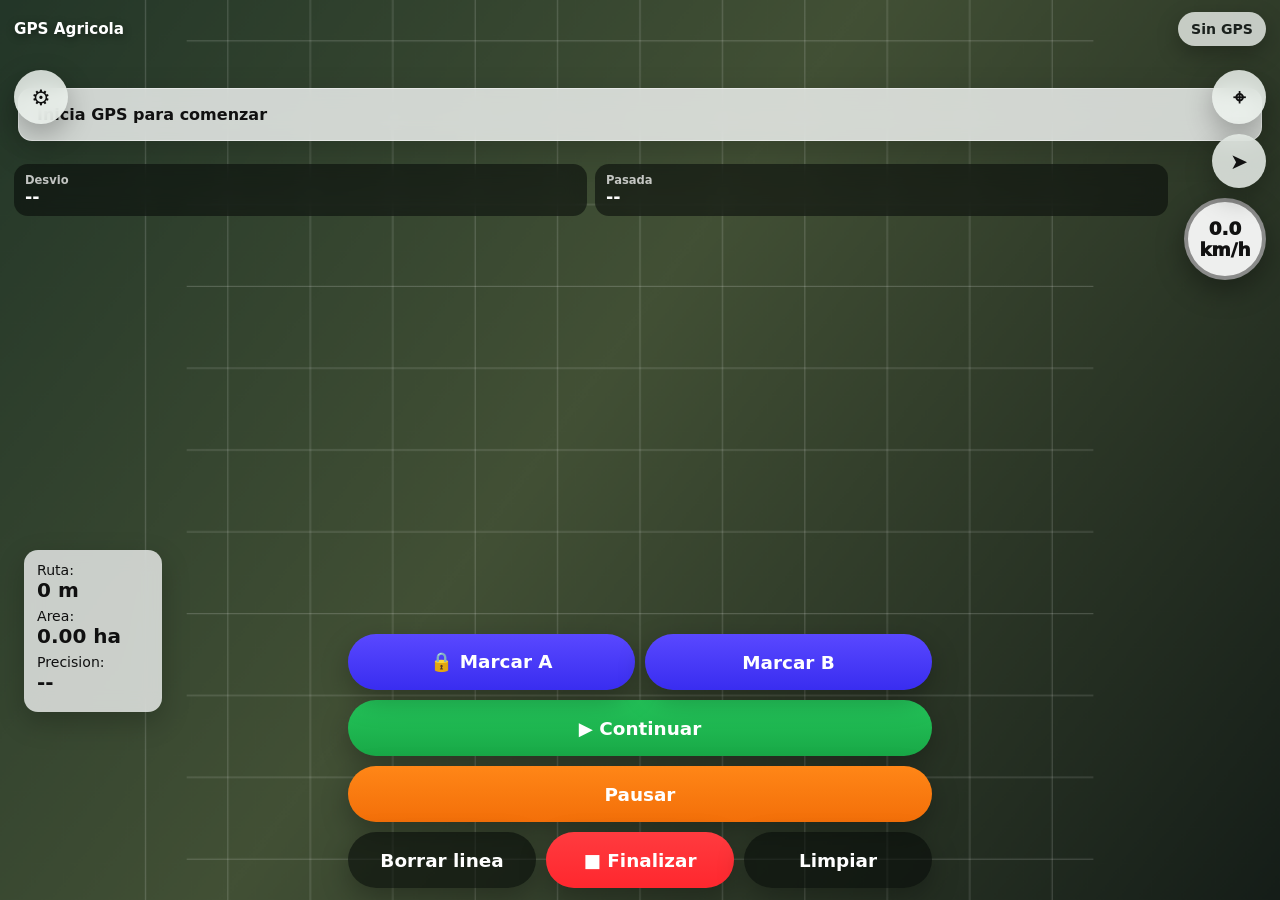
==== commit 13127b6e: "Add files via upload" ====
--- a/index.html
+++ b/index.html
@@ -6,27 +6,35 @@
     <meta name="theme-color" content="#101411" />
     <title>Guia GPS Agricola</title>
     <link rel="manifest" href="manifest.webmanifest" />
-    <link rel="stylesheet" href="styles.css?v=14" />
+    <link rel="stylesheet" href="styles.css?v=16" />
   </head>
   <body>
     <div class="app-shell">
-      <header class="topbar">
-        <button class="icon-button" type="button" aria-label="Menu">☰</button>
-        <div>
-          <p class="eyebrow">Guia agricola</p>
-          <h1>GPS Agricola</h1>
-        </div>
-        <div class="status-pill" id="gpsStatus">Sin GPS</div>
-      </header>
-
       <main class="navigator">
         <section class="guidance-panel" aria-label="Pantalla de guia">
           <div class="canvas-wrap">
             <canvas id="fieldCanvas" width="1200" height="850"></canvas>
 
-            <div class="map-badge" id="mapStatus">Satelite listo</div>
-            <button class="recenter-btn" id="recenterBtn" type="button">Centrar</button>
-            <div class="location-readout" id="locationReadout">Sin ubicacion</div>
+            <div class="phone-status">
+              <span>GPS Agricola</span>
+              <strong id="gpsStatus">Sin GPS</strong>
+            </div>
+
+            <button class="round-btn settings-btn" type="button" aria-label="Configuracion">⚙</button>
+            <button class="round-btn frame-btn" id="recenterBtn" type="button" aria-label="Centrar">⌖</button>
+            <button class="round-btn locate-btn" type="button" aria-label="Ubicacion">➤</button>
+
+            <div class="instruction-card" id="steerHint">Mueva a la ubicacion deseada y luego marque el punto A</div>
+            <div class="speed-bubble" id="speedValue">0.0 km/h</div>
+
+            <div class="field-stats">
+              <span>Ruta:</span>
+              <strong id="distanceValue">0 m</strong>
+              <span>Area:</span>
+              <strong id="areaValue">0.00 ha</strong>
+              <span>Precision:</span>
+              <strong id="accuracyValue">--</strong>
+            </div>
 
             <div class="floating-metrics">
               <div>
@@ -37,29 +45,29 @@
                 <span>Pasada</span>
                 <strong id="swathValue">--</strong>
               </div>
-              <div>
-                <span>Precision</span>
-                <strong id="accuracyValue">--</strong>
-              </div>
             </div>
 
             <div class="lightbar" id="lightbar" aria-label="Barra de direccion">
               <span></span><span></span><span></span><span></span><span class="center"></span><span></span><span></span><span></span><span></span>
             </div>
 
-            <div class="canvas-hud">
-              <strong id="steerHint">Marca punto A y B</strong>
-              <span id="speedValue">0.0 km/h</span>
-            </div>
+            <div class="map-badge" id="mapStatus">Satelite listo</div>
+            <div class="location-readout" id="locationReadout">Sin ubicacion</div>
           </div>
         </section>
 
         <aside class="controls">
           <section class="control-group primary-actions">
-            <button class="primary" id="startGpsBtn" type="button">Iniciar GPS</button>
-            <button id="demoBtn" type="button">Demo</button>
-            <button id="markABtn" type="button">A</button>
-            <button id="markBBtn" type="button">B</button>
+            <button class="primary" id="startGpsBtn" type="button">▶ Continuar</button>
+            <button id="demoBtn" type="button">Pausar</button>
+            <button id="markABtn" type="button">🔒 Marcar A</button>
+            <button id="markBBtn" type="button">Marcar B</button>
+          </section>
+
+          <section class="control-group secondary-actions">
+            <button id="resetLineBtn" type="button">Borrar linea</button>
+            <button id="saveJobBtn" type="button">■ Finalizar</button>
+            <button id="clearTrackBtn" type="button">Limpiar</button>
           </section>
 
           <section class="control-group compact-settings">
@@ -85,25 +93,14 @@
             </label>
           </section>
 
-          <section class="control-group secondary-actions">
-            <button id="resetLineBtn" type="button">Borrar linea</button>
-            <button id="saveJobBtn" type="button">Guardar</button>
-            <button id="clearTrackBtn" type="button">Limpiar</button>
-          </section>
-
           <section class="control-group stats-drawer">
-            <div class="stats-grid">
-              <div><span>Recorrido</span><strong id="distanceValue">0 m</strong></div>
-              <div><span>Area aprox.</span><strong id="areaValue">0.00 ha</strong></div>
-            </div>
             <div id="historyList" class="history-list"></div>
           </section>
         </aside>
       </main>
     </div>
 
-    <script src="app.js?v=14" defer></script>
+    <script src="app.js?v=16" defer></script>
   </body>
 </html>
 
-
--- a/styles.css
+++ b/styles.css
@@ -1,169 +1,56 @@
 ﻿:root {
   color-scheme: dark;
-  --bg: #111511;
-  --panel: rgba(15, 20, 16, 0.88);
-  --panel-solid: #151d17;
-  --line: rgba(220, 235, 219, 0.18);
   --text: #f8faf5;
-  --muted: #b8c4ba;
-  --green: #67e37a;
-  --green-deep: #1f6f38;
-  --amber: #ffd35a;
-  --red: #ff6b5e;
-  --blue: #72b7ff;
-  --shadow: 0 18px 48px rgba(0, 0, 0, 0.36);
+  --muted: #d7ded8;
+  --green: #24c55a;
+  --green-2: #19a947;
+  --red: #ff272e;
+  --orange: #ff8617;
+  --violet: #4c36ff;
+  --line: rgba(255, 255, 255, 0.24);
   font-family: Inter, ui-sans-serif, system-ui, -apple-system, BlinkMacSystemFont, "Segoe UI", sans-serif;
 }
 
-* {
-  box-sizing: border-box;
-}
-
-html,
-body {
-  min-height: 100%;
-}
-
+* { box-sizing: border-box; }
+html, body { min-height: 100%; }
 body {
   margin: 0;
-  overflow-x: hidden;
-  background: #0c100d;
+  overflow: hidden;
+  background: #101510;
   color: var(--text);
 }
-
-button,
-input,
-select {
-  font: inherit;
-}
-
+button, input, select { font: inherit; }
 button {
-  min-height: 46px;
-  border: 1px solid var(--line);
-  border-radius: 8px;
-  background: rgba(26, 38, 31, 0.94);
-  color: var(--text);
+  border: 0;
+  border-radius: 999px;
+  color: white;
+  font-weight: 850;
   cursor: pointer;
-  font-weight: 850;
-}
-
-button:active {
-  transform: translateY(1px);
-}
-
-button.primary {
-  border-color: rgba(103, 227, 122, 0.8);
-  background: linear-gradient(180deg, #2c8d45, #206d36);
-}
-
-input,
-select {
+  box-shadow: 0 10px 28px rgba(0,0,0,.28);
+}
+button:active { transform: translateY(1px); }
+input, select {
   width: 100%;
-  min-height: 42px;
-  border: 1px solid var(--line);
-  border-radius: 8px;
-  background: rgba(7, 11, 8, 0.86);
-  color: var(--text);
-  padding: 0 11px;
+  min-height: 40px;
+  border: 1px solid rgba(255,255,255,.22);
+  border-radius: 12px;
+  background: rgba(8, 13, 10, .82);
+  color: white;
+  padding: 0 10px;
   font-weight: 800;
 }
-
-input[type="checkbox"] {
-  width: 20px;
-  min-height: 20px;
-  accent-color: var(--green);
-}
-
-.app-shell {
-  min-height: 100svh;
-  display: grid;
-  grid-template-rows: auto 1fr;
-  background: #0b100c;
-}
-
-.topbar {
-  position: sticky;
-  top: 0;
-  z-index: 20;
-  display: grid;
-  grid-template-columns: 46px 1fr auto;
-  align-items: center;
-  gap: 10px;
-  min-height: 68px;
-  padding: max(10px, env(safe-area-inset-top)) 12px 10px;
-  border-bottom: 1px solid var(--line);
-  background: rgba(12, 17, 13, 0.94);
-  backdrop-filter: blur(14px);
-}
-
-.icon-button {
-  width: 46px;
-  min-height: 46px;
-  border-radius: 999px;
-  font-size: 1.28rem;
-}
-
-.eyebrow,
-h1,
-h2,
-p {
-  margin: 0;
-}
-
-.eyebrow {
-  color: var(--amber);
-  font-size: 0.72rem;
-  font-weight: 900;
-  letter-spacing: 0;
-  text-transform: uppercase;
-}
-
-h1 {
-  margin-top: 2px;
-  font-size: clamp(1.15rem, 3vw, 1.55rem);
-  line-height: 1;
-}
-
-.status-pill {
-  border: 1px solid var(--line);
-  border-radius: 999px;
-  background: rgba(15, 23, 18, 0.9);
-  color: var(--muted);
-  padding: 9px 12px;
-  font-size: 0.88rem;
-  font-weight: 900;
-  white-space: nowrap;
-}
-
-.status-pill.live {
-  border-color: rgba(103, 227, 122, 0.72);
-  color: var(--green);
-}
-
-.status-pill.demo {
-  border-color: rgba(255, 211, 90, 0.72);
-  color: var(--amber);
-}
-
-.navigator {
-  position: relative;
-  min-height: calc(100svh - 68px);
-  display: grid;
-  grid-template-rows: 1fr auto;
-}
-
-.guidance-panel {
-  min-height: 0;
-}
-
+input[type="checkbox"] { width: 20px; min-height: 20px; accent-color: var(--green); }
+
+.app-shell, .navigator, .guidance-panel, .canvas-wrap {
+  width: 100%;
+  height: 100svh;
+}
+.navigator { position: relative; overflow: hidden; }
 .canvas-wrap {
   position: relative;
-  height: calc(100svh - 68px - 248px);
-  min-height: 430px;
-  background: linear-gradient(180deg, #233628, #151d18);
+  background: linear-gradient(180deg, #223629, #151d18);
   overflow: hidden;
 }
-
 canvas {
   display: block;
   width: 100%;
@@ -171,384 +58,186 @@
   touch-action: none;
 }
 
+.phone-status {
+  position: absolute;
+  top: max(12px, env(safe-area-inset-top));
+  left: 14px;
+  right: 14px;
+  z-index: 8;
+  display: flex;
+  align-items: center;
+  justify-content: space-between;
+  color: white;
+  pointer-events: none;
+}
+.phone-status span { font-size: .95rem; font-weight: 900; text-shadow: 0 2px 8px rgba(0,0,0,.45); }
+.phone-status strong {
+  border-radius: 999px;
+  background: rgba(240, 244, 240, .78);
+  color: #1b211d;
+  padding: 9px 13px;
+  font-size: .88rem;
+  box-shadow: 0 8px 22px rgba(0,0,0,.28);
+}
+.phone-status strong.live { color: #0a7a2f; }
+.phone-status strong.demo { color: #a45d00; }
+
+.round-btn {
+  position: absolute;
+  z-index: 9;
+  width: 54px;
+  height: 54px;
+  min-height: 54px;
+  display: grid;
+  place-items: center;
+  background: rgba(238, 243, 239, .84);
+  color: #111;
+  font-size: 1.35rem;
+  backdrop-filter: blur(10px);
+}
+.settings-btn { left: 14px; top: calc(max(12px, env(safe-area-inset-top)) + 58px); }
+.frame-btn { right: 14px; top: calc(max(12px, env(safe-area-inset-top)) + 58px); }
+.locate-btn { right: 14px; top: calc(max(12px, env(safe-area-inset-top)) + 122px); }
+
+.instruction-card {
+  position: absolute;
+  z-index: 7;
+  left: 18px;
+  right: 18px;
+  top: calc(max(12px, env(safe-area-inset-top)) + 76px);
+  border: 1px solid rgba(255,255,255,.45);
+  border-radius: 14px;
+  background: rgba(245, 247, 246, .82);
+  color: #111;
+  padding: 16px 18px;
+  font-size: 1rem;
+  font-weight: 700;
+  box-shadow: 0 10px 32px rgba(0,0,0,.18);
+  backdrop-filter: blur(10px);
+}
+
+.speed-bubble {
+  position: absolute;
+  z-index: 8;
+  right: 14px;
+  top: calc(max(12px, env(safe-area-inset-top)) + 186px);
+  width: 82px;
+  height: 82px;
+  display: grid;
+  place-items: center;
+  border: 4px solid rgba(0,0,0,.42);
+  border-radius: 999px;
+  background: rgba(255,255,255,.92);
+  color: #111;
+  font-size: 1.15rem;
+  font-weight: 950;
+  text-align: center;
+  box-shadow: 0 10px 28px rgba(0,0,0,.35);
+}
+
+.field-stats {
+  position: absolute;
+  z-index: 8;
+  left: 0;
+  bottom: 188px;
+  width: 138px;
+  border-radius: 0 14px 14px 0;
+  background: rgba(245,247,246,.78);
+  color: #101010;
+  padding: 12px 13px;
+  box-shadow: 0 10px 28px rgba(0,0,0,.22);
+  backdrop-filter: blur(10px);
+}
+.field-stats span { display: block; font-size: .88rem; }
+.field-stats strong { display: block; margin: 2px 0 8px; font-size: 1.25rem; line-height: 1; }
+
 .floating-metrics {
   position: absolute;
-  left: 10px;
-  right: 10px;
-  top: 10px;
-  z-index: 5;
-  display: grid;
-  grid-template-columns: repeat(3, minmax(0, 1fr));
+  z-index: 8;
+  left: 14px;
+  right: 112px;
+  top: calc(max(12px, env(safe-area-inset-top)) + 152px);
+  display: grid;
+  grid-template-columns: repeat(2, minmax(0, 1fr));
   gap: 8px;
   pointer-events: none;
 }
-
-.floating-metrics div,
-.canvas-hud strong,
-.canvas-hud span,
-.location-readout,
-.map-badge,
-.recenter-btn {
-  border: 1px solid rgba(255, 255, 255, 0.18);
-  background: rgba(5, 8, 6, 0.72);
-  box-shadow: 0 10px 24px rgba(0, 0, 0, 0.28);
-  backdrop-filter: blur(12px);
-}
-
 .floating-metrics div {
-  min-width: 0;
-  border-radius: 8px;
-  padding: 8px 10px;
-}
-
-.floating-metrics span,
-.stats-grid span,
-label {
-  display: block;
-  color: var(--muted);
-  font-size: 0.72rem;
-  font-weight: 850;
-}
-
-.floating-metrics strong,
-.stats-grid strong {
-  display: block;
-  margin-top: 2px;
-  font-size: clamp(1rem, 4vw, 1.45rem);
-  line-height: 1.05;
-  overflow-wrap: anywhere;
-}
+  border-radius: 14px;
+  background: rgba(8,12,9,.58);
+  color: white;
+  padding: 9px 11px;
+  backdrop-filter: blur(10px);
+}
+.floating-metrics span { display: block; color: rgba(255,255,255,.74); font-size: .72rem; font-weight: 850; }
+.floating-metrics strong { display: block; font-size: 1.1rem; }
 
 .lightbar {
   position: absolute;
+  z-index: 8;
   left: 50%;
-  top: 78px;
-  z-index: 6;
+  bottom: 156px;
+  width: min(360px, calc(100% - 28px));
+  transform: translateX(-50%);
   display: grid;
   grid-template-columns: repeat(9, 1fr);
   gap: 6px;
-  width: min(520px, calc(100% - 22px));
-  transform: translateX(-50%);
   padding: 8px;
   border-radius: 999px;
-  background: rgba(5, 8, 6, 0.66);
-  backdrop-filter: blur(12px);
-}
-
-.lightbar span {
-  height: 16px;
-  border: 1px solid rgba(255, 255, 255, 0.16);
-  border-radius: 999px;
-  background: rgba(255, 255, 255, 0.15);
-}
-
-.lightbar span.active {
-  background: var(--amber);
-  border-color: #ffe494;
-}
-
-.lightbar span.center {
-  background: rgba(103, 227, 122, 0.28);
-}
-
-.lightbar span.center.active {
-  background: var(--green);
-  border-color: #caffd1;
-}
-
-.location-readout {
-  position: absolute;
-  left: 10px;
-  bottom: 68px;
-  z-index: 5;
-  max-width: min(460px, calc(100% - 20px));
-  border-radius: 8px;
-  color: var(--text);
-  padding: 8px 10px;
-  font-size: 0.76rem;
-  font-weight: 850;
+  background: rgba(8,12,9,.52);
+  backdrop-filter: blur(10px);
+}
+.lightbar span { height: 14px; border-radius: 999px; background: rgba(255,255,255,.32); }
+.lightbar span.active { background: #ffd35a; }
+.lightbar span.center { background: rgba(36,197,90,.42); }
+.lightbar span.center.active { background: #68f27c; }
+
+.map-badge, .location-readout { display: none; }
+
+.controls {
+  position: absolute;
+  z-index: 12;
+  left: 0;
+  right: 0;
+  bottom: max(12px, env(safe-area-inset-bottom));
+  display: grid;
+  gap: 10px;
+  padding: 0 18px;
   pointer-events: none;
 }
-
-.map-badge {
-  position: absolute;
-  right: 10px;
-  bottom: 68px;
-  z-index: 5;
-  border-radius: 999px;
-  color: var(--muted);
-  padding: 8px 11px;
-  font-size: 0.76rem;
-  font-weight: 900;
-  pointer-events: none;
-}
-
-.recenter-btn {
-  position: absolute;
-  right: 10px;
-  top: 126px;
-  z-index: 7;
-  min-height: 38px;
-  border-radius: 999px;
-  padding: 0 14px;
-  font-size: 0.84rem;
-}
-
-.canvas-hud {
-  position: absolute;
-  left: 10px;
-  right: 10px;
-  bottom: 10px;
-  z-index: 6;
-  display: flex;
-  justify-content: space-between;
-  align-items: center;
-  gap: 8px;
-  pointer-events: none;
-}
-
-.canvas-hud strong,
-.canvas-hud span {
-  border-radius: 8px;
-  padding: 10px 12px;
-}
-
-.canvas-hud strong {
-  color: var(--green);
-  overflow-wrap: anywhere;
-}
-
-.controls {
-  z-index: 10;
-  display: grid;
-  grid-template-columns: 1fr;
-  gap: 8px;
-  padding: 10px 10px max(10px, env(safe-area-inset-bottom));
-  border-top: 1px solid var(--line);
-  background: rgba(12, 17, 13, 0.96);
-  box-shadow: 0 -18px 42px rgba(0, 0, 0, 0.32);
-}
-
-.control-group {
-  display: grid;
-  gap: 8px;
-}
-
+.control-group { display: grid; gap: 10px; pointer-events: auto; }
 .primary-actions {
-  grid-template-columns: 1.4fr 0.8fr 0.58fr 0.58fr;
-}
-
-.primary-actions button {
-  min-height: 54px;
-  font-size: 1rem;
-}
-
-.primary-actions #markABtn,
-.primary-actions #markBBtn {
-  font-size: 1.2rem;
-  background: rgba(33, 55, 43, 0.94);
-}
-
-.compact-settings {
-  grid-template-columns: 1.2fr 0.72fr 0.72fr 0.66fr;
-  align-items: end;
-}
-
-label {
-  display: grid;
-  gap: 5px;
-}
-
-.toggle-row {
-  min-height: 42px;
-  grid-template-columns: 20px 1fr;
-  align-items: center;
-  border: 1px solid var(--line);
-  border-radius: 8px;
-  background: rgba(7, 11, 8, 0.86);
-  padding: 0 10px;
-}
-
-.toggle-row span {
-  color: var(--text);
-  font-size: 0.9rem;
-  font-weight: 850;
-}
-
+  display: grid;
+  grid-template-columns: 1fr 1fr;
+  grid-template-areas:
+    "marka markb"
+    "start start"
+    "demo demo";
+}
+#markABtn { grid-area: marka; background: linear-gradient(180deg, #5948ff, #392df0); }
+#markBBtn { grid-area: markb; background: linear-gradient(180deg, #5948ff, #392df0); }
+#startGpsBtn { grid-area: start; background: linear-gradient(180deg, var(--green), var(--green-2)); }
+#demoBtn { grid-area: demo; background: linear-gradient(180deg, var(--orange), #f36f09); }
+.primary-actions button, .secondary-actions button {
+  min-height: 56px;
+  font-size: 1.15rem;
+}
 .secondary-actions {
-  grid-template-columns: repeat(3, minmax(0, 1fr));
-}
-
-.secondary-actions button {
-  min-height: 42px;
-}
-
-.stats-drawer {
-  grid-template-columns: minmax(0, 1fr) minmax(0, 1.3fr);
-  align-items: start;
-}
-
-.stats-grid {
-  display: grid;
-  grid-template-columns: repeat(2, minmax(0, 1fr));
-  overflow: hidden;
-  border: 1px solid var(--line);
-  border-radius: 8px;
-  background: rgba(7, 11, 8, 0.72);
-}
-
-.stats-grid div {
-  min-width: 0;
-  padding: 9px 10px;
-}
-
-.stats-grid div + div {
-  border-left: 1px solid var(--line);
-}
-
-.history-list {
-  display: grid;
-  gap: 6px;
-  max-height: 74px;
-  overflow: auto;
-}
-
-.history-item {
-  padding: 8px 9px;
-  border: 1px solid var(--line);
-  border-radius: 8px;
-  background: rgba(7, 11, 8, 0.72);
-}
-
-.history-item strong {
-  display: block;
-  margin-bottom: 2px;
-}
-
-.history-item span,
-.empty {
-  color: var(--muted);
-  font-size: 0.78rem;
-}
-
-@media (min-width: 900px) {
-  .navigator {
-    grid-template-columns: minmax(0, 1fr) 360px;
-    grid-template-rows: 1fr;
-  }
-
-  .canvas-wrap {
-    height: calc(100svh - 68px);
-    min-height: 620px;
-  }
-
-  .controls {
-    align-content: start;
-    border-top: 0;
-    border-left: 1px solid var(--line);
-    overflow: auto;
-  }
-
-  .primary-actions,
-  .compact-settings,
-  .secondary-actions,
-  .stats-drawer {
-    display: none;
-  }
-
-  .primary-actions {
-    grid-template-columns: 1fr 1fr;
-  }
-
-  .primary-actions .primary {
-    grid-column: 1 / -1;
-  }
-}
-
-@media (max-width: 640px) {
-  .topbar {
-    grid-template-columns: 42px 1fr auto;
-    min-height: 62px;
-    padding-left: 8px;
-    padding-right: 8px;
-  }
-
-  .icon-button {
-    width: 42px;
-    min-height: 42px;
-  }
-
-  .status-pill {
-    padding: 8px 9px;
-    font-size: 0.78rem;
-  }
-
-  .navigator {
-    min-height: calc(100svh - 62px);
-  }
-
-  .canvas-wrap {
-    height: calc(100svh - 62px - 164px);
-    min-height: 520px;
-  }
-
-  .floating-metrics {
-    gap: 6px;
-  }
-
-  .floating-metrics div {
-    padding: 7px 8px;
-  }
-
-  .lightbar {
-    top: 72px;
-  }
-
-  .location-readout {
-    max-width: calc(100% - 20px);
-    bottom: 60px;
-  }
-
-  .map-badge {
-    display: none;
-  }
-
-  .canvas-hud {
-    align-items: stretch;
-    flex-direction: column;
-  }
-
-  .controls {
-    gap: 6px;
-    max-height: 164px;
-    overflow: auto;
-    padding: 7px 8px max(7px, env(safe-area-inset-bottom));
-  }
-
-  .primary-actions {
-    grid-template-columns: 1.25fr 0.8fr 0.55fr 0.55fr;
-  }
-
-  .primary-actions button {
-    min-height: 44px;
-    padding: 0 7px;
-    font-size: 0.9rem;
-  }
-
-  .compact-settings {
-    grid-template-columns: 1fr 0.7fr 0.7fr 0.72fr;
-  }
-
-  .secondary-actions {
-    display: none;
-  }
-
-  .stats-drawer {
-    display: none;
-  }
-
-  .history-list {
-    max-height: 58px;
-  }
+  grid-template-columns: 1fr 1fr 1fr;
+}
+#saveJobBtn { background: linear-gradient(180deg, #ff3b3f, var(--red)); }
+#resetLineBtn, #clearTrackBtn { background: rgba(8,12,9,.62); }
+.compact-settings, .stats-drawer { display: none; }
+.history-list { display: none; }
+
+@media (min-width: 760px) {
+  .controls { left: 50%; transform: translateX(-50%); max-width: 620px; }
+  .field-stats { left: 24px; border-radius: 14px; }
+}
+
+@media (max-height: 720px) {
+  .instruction-card { display: none; }
+  .floating-metrics { top: calc(max(12px, env(safe-area-inset-top)) + 132px); }
+  .field-stats { bottom: 172px; }
+  .primary-actions button, .secondary-actions button { min-height: 50px; }
 }
-
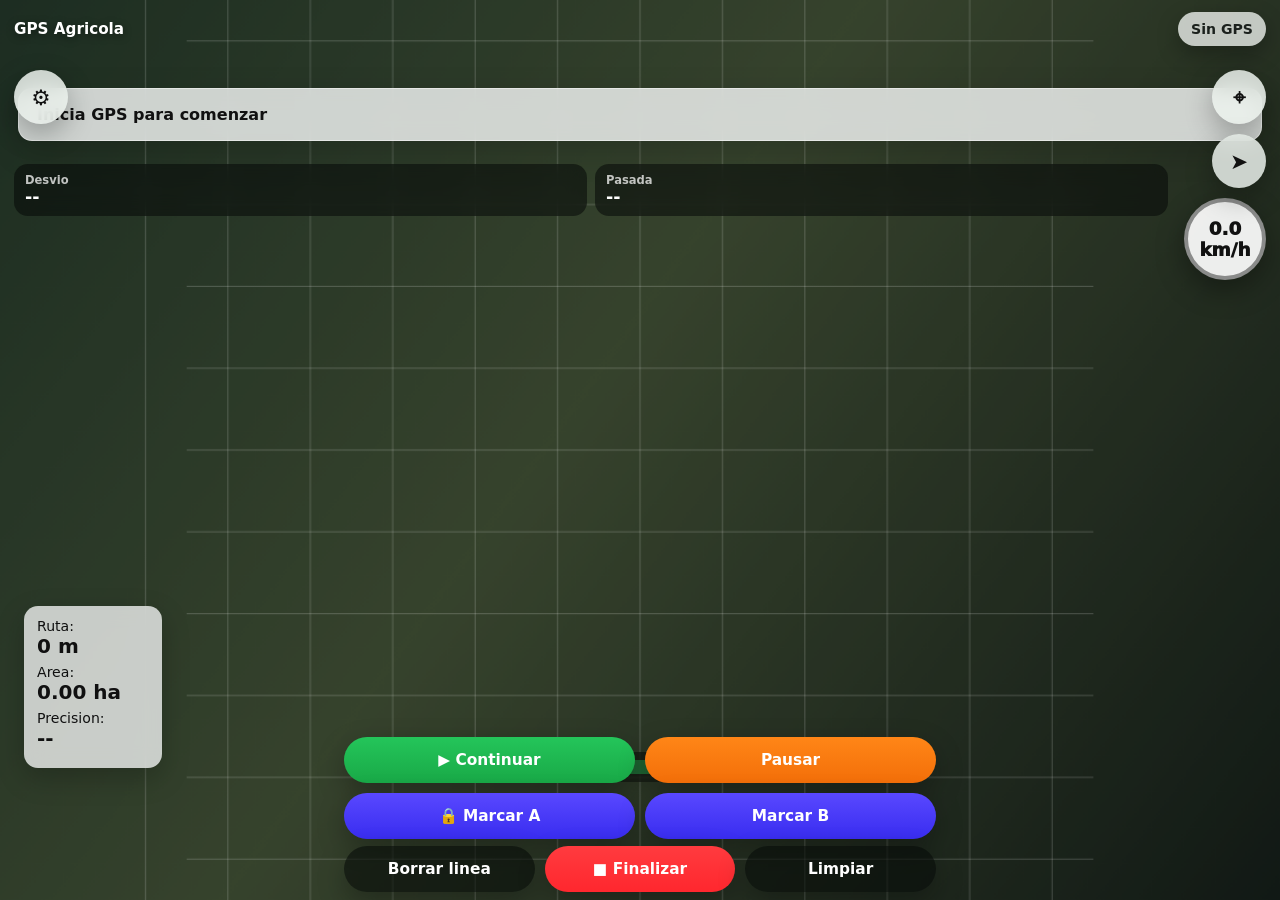
==== commit 85925abc: "Add files via upload" ====
--- a/index.html
+++ b/index.html
@@ -6,7 +6,7 @@
     <meta name="theme-color" content="#101411" />
     <title>Guia GPS Agricola</title>
     <link rel="manifest" href="manifest.webmanifest" />
-    <link rel="stylesheet" href="styles.css?v=16" />
+    <link rel="stylesheet" href="styles.css?v=17" />
   </head>
   <body>
     <div class="app-shell">
@@ -100,7 +100,8 @@
       </main>
     </div>
 
-    <script src="app.js?v=16" defer></script>
+    <script src="app.js?v=17" defer></script>
   </body>
 </html>
 
+
--- a/styles.css
+++ b/styles.css
@@ -139,7 +139,7 @@
   position: absolute;
   z-index: 8;
   left: 0;
-  bottom: 188px;
+  bottom: 132px;
   width: 138px;
   border-radius: 0 14px 14px 0;
   background: rgba(245,247,246,.78);
@@ -176,7 +176,7 @@
   position: absolute;
   z-index: 8;
   left: 50%;
-  bottom: 156px;
+  bottom: 118px;
   width: min(360px, calc(100% - 28px));
   transform: translateX(-50%);
   display: grid;
@@ -199,28 +199,27 @@
   z-index: 12;
   left: 0;
   right: 0;
-  bottom: max(12px, env(safe-area-inset-bottom));
-  display: grid;
-  gap: 10px;
-  padding: 0 18px;
+  bottom: max(8px, env(safe-area-inset-bottom));
+  display: grid;
+  gap: 7px;
+  padding: 0 14px;
   pointer-events: none;
 }
 .control-group { display: grid; gap: 10px; pointer-events: auto; }
 .primary-actions {
   display: grid;
   grid-template-columns: 1fr 1fr;
-  grid-template-areas:
-    "marka markb"
-    "start start"
-    "demo demo";
+  grid-template-areas:
+    "start demo"
+    "marka markb";
 }
 #markABtn { grid-area: marka; background: linear-gradient(180deg, #5948ff, #392df0); }
 #markBBtn { grid-area: markb; background: linear-gradient(180deg, #5948ff, #392df0); }
 #startGpsBtn { grid-area: start; background: linear-gradient(180deg, var(--green), var(--green-2)); }
 #demoBtn { grid-area: demo; background: linear-gradient(180deg, var(--orange), #f36f09); }
 .primary-actions button, .secondary-actions button {
-  min-height: 56px;
-  font-size: 1.15rem;
+  min-height: 46px;
+  font-size: .96rem;
 }
 .secondary-actions {
   grid-template-columns: 1fr 1fr 1fr;
@@ -235,9 +234,11 @@
   .field-stats { left: 24px; border-radius: 14px; }
 }
 
-@media (max-height: 720px) {
-  .instruction-card { display: none; }
-  .floating-metrics { top: calc(max(12px, env(safe-area-inset-top)) + 132px); }
-  .field-stats { bottom: 172px; }
-  .primary-actions button, .secondary-actions button { min-height: 50px; }
+@media (max-height: 720px) {
+  .instruction-card { display: none; }
+  .floating-metrics { top: calc(max(12px, env(safe-area-inset-top)) + 132px); }
+  .field-stats { bottom: 118px; }
+  .lightbar { bottom: 104px; }
+  .primary-actions button, .secondary-actions button { min-height: 42px; font-size: .9rem; }
 }
+
